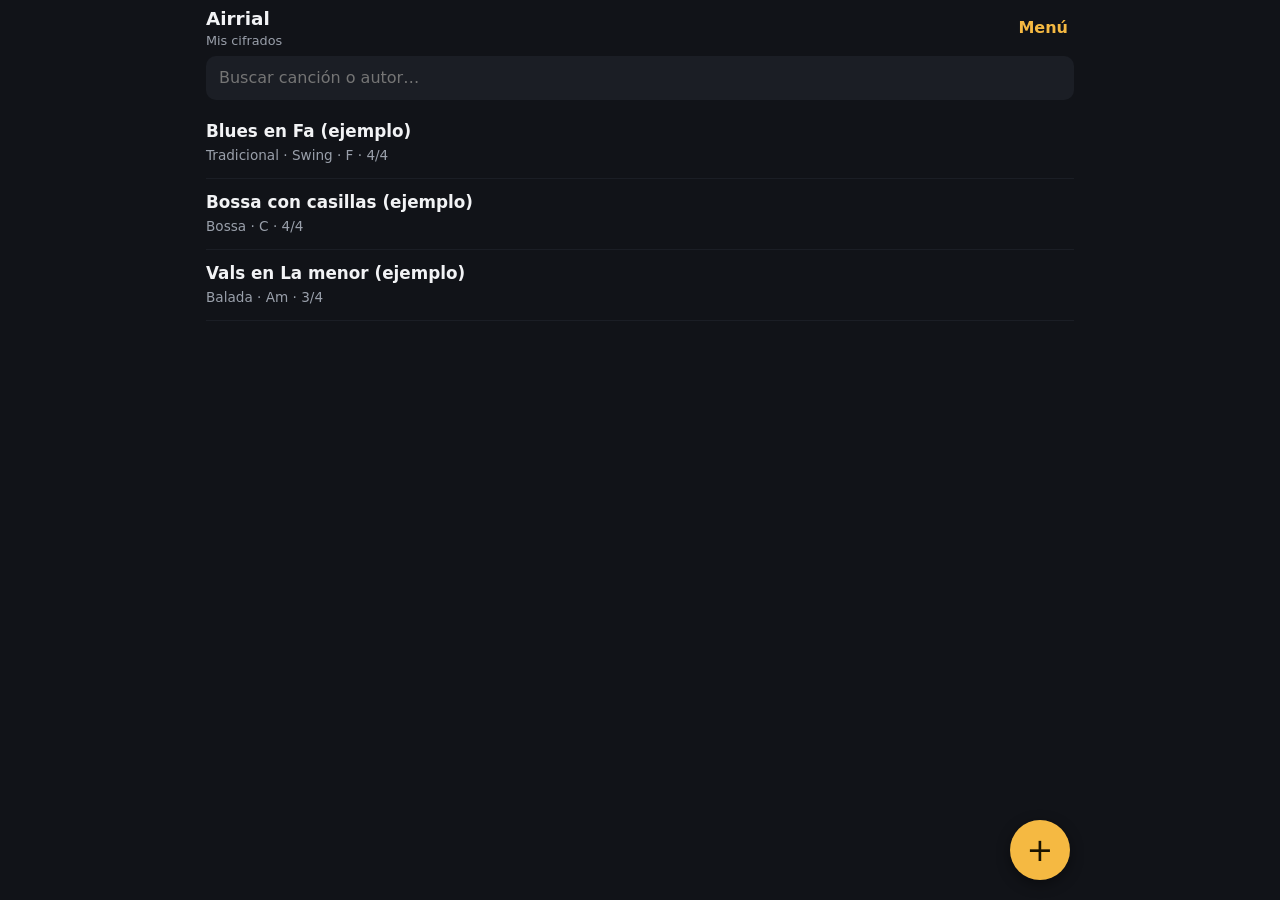
==== index.html @ 12a183a3 "Primera versión de Airrial Cifrados de canciones con banda de acompañamiento, como app web instalabl" ====
<!doctype html>
<html lang="es" data-theme="dark">
<head>
<meta charset="utf-8">
<meta name="viewport" content="width=device-width,initial-scale=1,viewport-fit=cover">
<meta name="theme-color" content="#111318">
<meta name="mobile-web-app-capable" content="yes">
<meta name="apple-mobile-web-app-capable" content="yes">
<title>Airrial</title>
<link rel="manifest" href="manifest.webmanifest">
<link rel="icon" href="icon.svg" type="image/svg+xml">
<link rel="apple-touch-icon" href="icon-192.png">
<link rel="stylesheet" href="style.css">
</head>
<body>
<div id="app"></div>
<script src="music.js"></script>
<script src="audio.js"></script>
<script src="app.js"></script>
</body>
</html>
---- style.css ----
:root {
  --bg: #111318; --surface: #1b1e25; --text: #f2f3f5; --muted: #9aa0ab;
  --line: #6b717d; --accent: #f5b942; --on-accent: #1a1300; --hl: rgba(245, 185, 66, .22); --danger: #ff7b6b;
  color-scheme: dark;
}
:root[data-theme="light"] {
  --bg: #fbfaf6; --surface: #efede6; --text: #15171a; --muted: #5d636e;
  --line: #3a3e46; --accent: #b86e00; --on-accent: #fff; --hl: rgba(184, 110, 0, .2); --danger: #b3261e;
  color-scheme: light;
}
* { box-sizing: border-box; }
html, body { margin: 0; height: 100%; }
body {
  background: var(--bg); color: var(--text);
  font: 16px/1.4 system-ui, -apple-system, "Segoe UI", Roboto, sans-serif;
  -webkit-tap-highlight-color: transparent;
}
#app { display: flex; flex-direction: column; height: 100dvh; max-width: 900px; margin: 0 auto; }
button, input, select, textarea { font: inherit; color: inherit; }
button { cursor: pointer; }
main { flex: 1; overflow-y: auto; padding: 0 16px 16px; }

/* barra superior */
.top {
  display: flex; align-items: center; gap: 8px; min-height: 56px;
  padding: calc(6px + env(safe-area-inset-top)) 12px 6px 16px;
}
.ttl { flex: 1; min-width: 0; }
.ttl h1 { margin: 0; font-size: 1.15rem; white-space: nowrap; overflow: hidden; text-overflow: ellipsis; }
.ttl p { margin: 0; font-size: .8rem; color: var(--muted); min-height: 1em; }
.tx, .ic {
  background: none; border: 0; min-height: 44px; padding: 0 10px; border-radius: 8px; color: var(--accent); font-weight: 600;
}
.ic { font-size: 2rem; line-height: 1; margin-left: -12px; }
.tx.pri { background: var(--accent); color: var(--on-accent); padding: 0 16px; }

/* biblioteca */
.search { padding: 0 16px 8px; }
.search input, .fields input, .fields select, .ctl select, textarea {
  width: 100%; background: var(--surface); border: 1px solid transparent; border-radius: 10px; padding: 10px 12px;
}
.search input:focus, .fields input:focus, .fields select:focus, textarea:focus, .ctl select:focus {
  outline: none; border-color: var(--accent);
}
.list { padding-bottom: 96px; }
.item { display: block; padding: 12px 0; border-bottom: 1px solid var(--surface); color: inherit; text-decoration: none; }
.item b { display: block; font-size: 1.05rem; }
.item span { font-size: .85rem; color: var(--muted); }
.empty { color: var(--muted); text-align: center; padding: 32px 0; }
.fab {
  position: fixed; right: max(20px, calc(50% - 430px)); bottom: calc(20px + env(safe-area-inset-bottom));
  width: 60px; height: 60px; border-radius: 50%; border: 0; background: var(--accent); color: var(--on-accent);
  font-size: 2rem; line-height: 1; box-shadow: 0 4px 14px rgba(0, 0, 0, .4);
}
dialog { border: 0; padding: 0; background: var(--surface); color: var(--text); border-radius: 16px; width: min(92vw, 380px); }
dialog::backdrop { background: rgba(0, 0, 0, .55); }
.sheet { display: flex; flex-direction: column; gap: 6px; padding: 14px; }
.sheet button { background: var(--bg); border: 0; border-radius: 10px; min-height: 48px; padding: 0 14px; text-align: left; }
.sheet label { display: flex; align-items: center; justify-content: space-between; gap: 12px; padding: 6px 4px; }
.sheet input[type=range] { flex: 0 0 62%; accent-color: var(--accent); }
.sheet .chk { justify-content: flex-start; }
.sheet .chk input { width: 20px; height: 20px; accent-color: var(--accent); }

/* cifrado */
.chart { padding-top: 4px; }
.row { display: grid; grid-template-columns: repeat(4, minmax(0, 1fr)); margin-top: 8px; }
.bar { min-width: 0; }
.lab { height: 1.35rem; display: flex; align-items: flex-end; gap: 6px; font-size: .78rem; white-space: nowrap; padding-left: 3px; }
.sec { background: var(--accent); color: var(--on-accent); font-weight: 700; padding: 0 6px; border-radius: 4px; line-height: 1.25; }
.end { align-self: stretch; display: flex; align-items: flex-end; flex: 1; border-left: 1.5px solid var(--line); border-top: 1.5px solid var(--line); padding-left: 4px; margin-left: -3px; font-weight: 600; }
.txt { color: var(--muted); font-style: italic; }
.cell {
  position: relative; display: flex; align-items: center; height: 3.5rem; padding: 0 5px;
  border-left: 1.5px solid var(--line); container-type: inline-size;
}
.bar:last-child .cell, .bar:nth-child(4n) .cell { border-right: 1.5px solid var(--line); }
.bar.rs .cell { border-left: 5px double var(--line); padding-left: 11px; }
.bar.re .cell { border-right: 5px double var(--line); padding-right: 11px; }
.bar.rs .cell::before, .bar.re .cell::after { content: ":"; position: absolute; top: 50%; translate: 0 -55%; font-weight: 700; }
.bar.rs .cell::before { left: 2px; }
.bar.re .cell::after { right: 2px; }
.bar.on .cell { background: var(--hl); }
.ts { display: flex; flex-direction: column; font-size: .8rem; line-height: 1; margin-right: 4px; color: var(--muted); }
.tm { position: absolute; right: 12px; top: 1px; font-size: .7rem; color: var(--muted); }
.chs { flex: 1; min-width: 0; display: grid; align-items: center; }
.ch { white-space: nowrap; font-size: clamp(.85rem, 30cqw, 1.9rem); line-height: 1; }
.n2 .ch { font-size: clamp(.85rem, 20cqw, 1.5rem); }
.n3 .ch { font-size: clamp(.7rem, 11cqw, 1.1rem); }
.ch b { font-weight: 700; }
.ch i { font-style: normal; font-size: .66em; vertical-align: .3em; margin-left: .05em; }
.ch u { text-decoration: none; font-size: .7em; }
.ch .rp { color: var(--muted); font-size: 1.2em; }
.ch .nc { font-size: .6em; color: var(--muted); }

/* controles de la canción */
.ctl {
  background: var(--surface); padding: 10px 12px calc(10px + env(safe-area-inset-bottom));
  display: flex; flex-direction: column; gap: 8px; border-radius: 16px 16px 0 0;
}
.ctl .r { display: flex; align-items: flex-end; gap: 10px; }
.play {
  flex: none; width: 56px; height: 56px; border-radius: 50%; border: 0; background: var(--accent); color: var(--on-accent);
  display: grid; place-items: center;
}
.play.on { background: var(--text); color: var(--bg); }
.grp { flex: 1; min-width: 0; }
.grp > span { display: block; font-size: .7rem; color: var(--muted); text-align: center; }
.st { display: flex; background: var(--bg); border-radius: 10px; overflow: hidden; }
.st button, .st input { background: none; border: 0; min-height: 44px; text-align: center; }
.st button { flex: 0 0 36px; font-size: 1.3rem; }
.st .val, .st input { flex: 1; min-width: 0; width: 0; font-size: 1rem; font-weight: 600; font-variant-numeric: tabular-nums; }
.st input { appearance: textfield; -moz-appearance: textfield; }
.st input::-webkit-inner-spin-button { display: none; }
.ctl select { background: var(--bg); min-height: 44px; flex: 1; min-width: 0; }

/* editor */
.meta summary, .help summary { min-height: 40px; display: flex; align-items: center; color: var(--accent); cursor: pointer; }
.meta .fields { margin-top: 6px; }
.seg { display: flex; background: var(--surface); border-radius: 10px; padding: 3px; margin: 6px 0 4px; }
.seg button { flex: 1; min-height: 38px; border: 0; background: none; border-radius: 8px; color: var(--muted); }
.seg button.on { background: var(--bg); color: var(--text); font-weight: 600; }
.ed .cell { cursor: pointer; }
.ed .chs { align-self: stretch; gap: 3px; padding: 5px 0; align-items: stretch; }
.ed .ch { display: flex; align-items: center; min-width: 0; padding: 0 3px; border-radius: 6px; }
.ed .ch:empty { outline: 1px dashed var(--line); outline-offset: -1px; }
.ed .ch.cur { background: var(--hl); outline: 2px solid var(--accent); outline-offset: -1px; }
.pad {
  background: var(--surface); padding: 6px 10px calc(8px + env(safe-area-inset-bottom));
  display: flex; flex-direction: column; gap: 6px; border-radius: 16px 16px 0 0;
}
.pad[hidden] { display: none; }
.pad button { min-height: 44px; min-width: 44px; border: 0; border-radius: 8px; background: var(--bg); padding: 0 8px; }
.pad button.on { background: var(--accent); color: var(--on-accent); font-weight: 700; }
.ptabs { display: flex; gap: 6px; }
.ptabs .sp { flex: 1; }
.ptabs [data-a=tab] { background: none; color: var(--muted); font-weight: 600; border-radius: 0; padding: 0 12px; }
.ptabs [data-a=tab].on { background: none; color: var(--accent); box-shadow: inset 0 -2px var(--accent); }
.ptabs [data-a=prev], .ptabs [data-a=next] { font-size: 1.5rem; line-height: 1; }
.kb { display: grid; gap: 6px; }
.k7 { grid-template-columns: repeat(7, 1fr); }
.k7 button { font-size: 1.25rem; font-weight: 700; min-width: 0; padding: 0; }
.k5 { grid-template-columns: 1fr 1fr 1.5fr 1.9fr 1.5fr; }
.k5 button { min-width: 0; padding: 0 2px; white-space: nowrap; }
.k5 [data-a=acc] { font-size: 1.35rem; }
.quals { grid-template-columns: repeat(5, 1fr); max-height: 9.6rem; overflow-y: auto; }
.quals button { min-width: 0; padding: 0 2px; font-size: .9rem; }
.other { max-height: 15.5rem; overflow-y: auto; }
.other h3 { font-size: .7rem; text-transform: uppercase; letter-spacing: .06em; color: var(--muted); margin: 8px 0 4px; font-weight: 600; }
.other h3:first-child { margin-top: 0; }
.chips { display: flex; flex-wrap: wrap; gap: 6px; }
.chips button { padding: 0 12px; }
.hint { margin: 0; min-height: 44px; display: flex; align-items: center; gap: 10px; color: var(--muted); font-size: .88rem; }
.fields { display: grid; grid-template-columns: 1fr 1fr; gap: 10px; margin-bottom: 12px; }
.fields label { font-size: .78rem; color: var(--muted); display: flex; flex-direction: column; gap: 3px; }
.fields .w { grid-column: 1 / -1; }
.fields input, .fields select { color: var(--text); font-size: 1rem; }
.keys { position: sticky; top: 0; z-index: 1; background: var(--bg); display: flex; gap: 6px; overflow-x: auto; padding: 6px 0; }
.keys button {
  flex: none; min-width: 44px; min-height: 44px; padding: 0 10px; border: 0; border-radius: 8px;
  background: var(--surface); font-family: ui-monospace, Consolas, monospace;
}
textarea { display: block; font: 1rem/1.6 ui-monospace, Consolas, monospace; resize: vertical; min-height: 9rem; }
.help { margin: 10px 0; font-size: .9rem; color: var(--muted); }
.help ul { margin: 4px 0; padding-left: 18px; }
.help li { margin-bottom: 6px; }
.help code { background: var(--surface); color: var(--text); padding: 1px 5px; border-radius: 4px; white-space: nowrap; }
.edit h2 { font-size: .8rem; text-transform: uppercase; letter-spacing: .06em; color: var(--muted); margin: 18px 0 0; }
.danger { margin-top: 28px; width: 100%; min-height: 48px; background: none; border: 1px solid var(--danger); color: var(--danger); border-radius: 10px; }

@media (min-width: 700px) {
  .cell { height: 4.4rem; }
  .ctl .r { max-width: 640px; margin: 0 auto; width: 100%; }
}
@media print {
  :root, :root[data-theme] { --bg: #fff; --surface: #fff; --text: #000; --muted: #444; --line: #000; --accent: #000; --on-accent: #fff; --hl: transparent; }
  #app { height: auto; max-width: none; }
  main { overflow: visible; }
  .ctl, .top button, .fab { display: none; }
  .row { break-inside: avoid; }
}
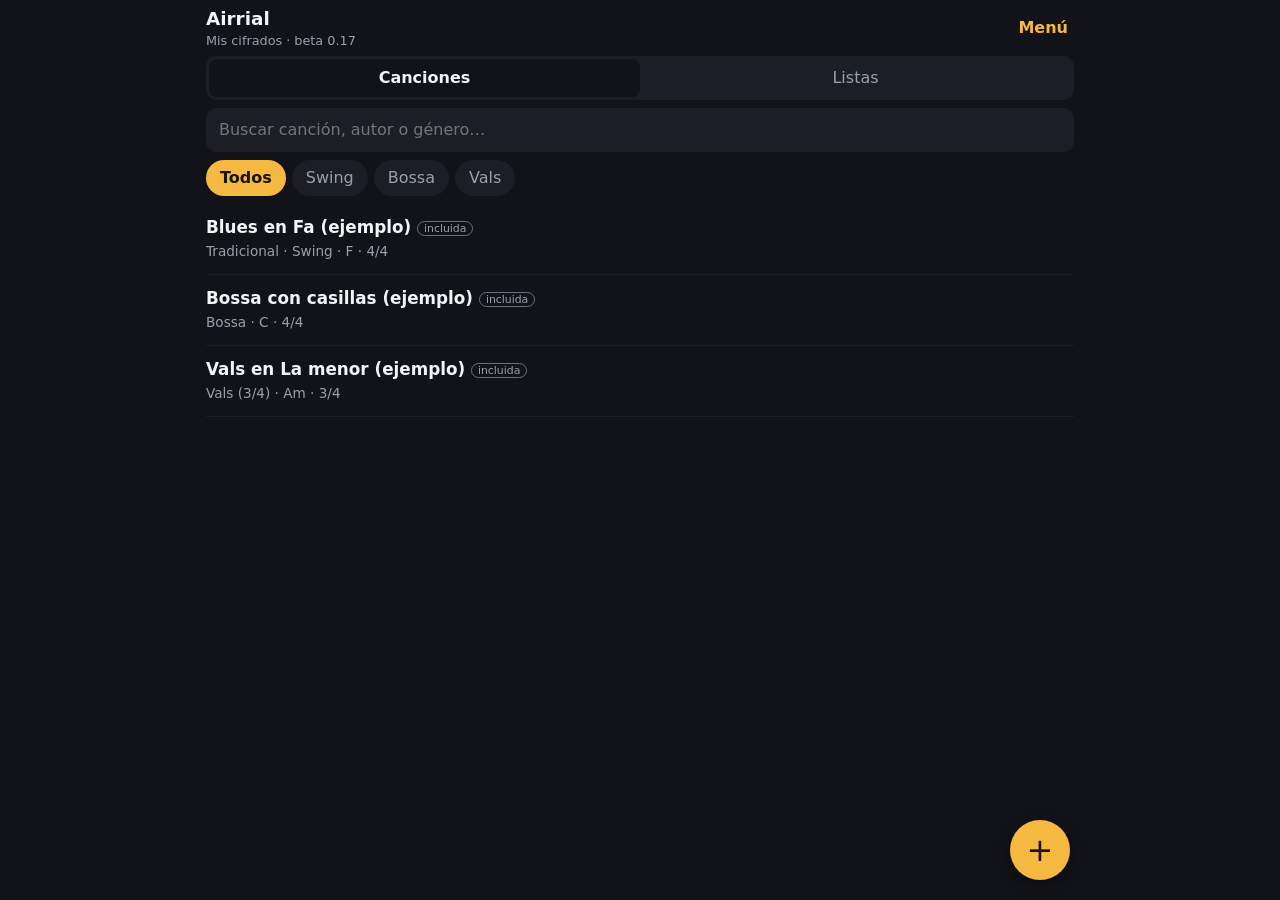
==== commit 9716e382: "Exportar a PDF e imagen desde Compartir Una canción se exporta como PDF (hojas A4) o como imagen, y " ====
--- a/index.html
+++ b/index.html
@@ -16,6 +16,7 @@
 <div id="app"></div>
 <script src="music.js"></script>
 <script src="audio.js"></script>
+<script src="export.js"></script>
 <script src="app.js"></script>
 </body>
 </html>
--- a/style.css
+++ b/style.css
@@ -9,16 +9,17 @@
   color-scheme: light;
 }
 * { box-sizing: border-box; }
-html, body { margin: 0; height: 100%; }
+html, body { margin: 0; height: 100%; overflow: hidden; }
 body {
   background: var(--bg); color: var(--text);
   font: 16px/1.4 system-ui, -apple-system, "Segoe UI", Roboto, sans-serif;
   -webkit-tap-highlight-color: transparent;
 }
-#app { display: flex; flex-direction: column; height: 100dvh; max-width: 900px; margin: 0 auto; }
+/* La app ocupa la pantalla fija: encabezado y panel quietos, y solo se desplaza el contenido del medio. */
+#app { position: fixed; inset: 0; display: flex; flex-direction: column; max-width: 900px; margin: 0 auto; }
 button, input, select, textarea { font: inherit; color: inherit; }
 button { cursor: pointer; }
-main { flex: 1; overflow-y: auto; padding: 0 16px 16px; }
+main { flex: 1; min-height: 0; overflow-y: auto; overscroll-behavior: contain; padding: 0 16px 16px; }
 
 /* barra superior */
 .top {
@@ -32,6 +33,12 @@
   background: none; border: 0; min-height: 44px; padding: 0 10px; border-radius: 8px; color: var(--accent); font-weight: 600;
 }
 .ic { font-size: 2rem; line-height: 1; margin-left: -12px; }
+.ic2 { background: none; border: 0; min-width: 44px; min-height: 44px; border-radius: 8px; color: var(--accent); display: grid; place-items: center; }
+.toast {
+  position: fixed; left: 50%; top: calc(64px + env(safe-area-inset-top)); translate: -50% 0; z-index: 10; max-width: 88vw;
+  background: var(--text); color: var(--bg); padding: 10px 16px; border-radius: 10px; font-size: .9rem; text-align: center;
+  box-shadow: 0 4px 14px rgba(0, 0, 0, .4);
+}
 .tx.pri { background: var(--accent); color: var(--on-accent); padding: 0 16px; }
 
 /* biblioteca */
@@ -42,10 +49,16 @@
 .search input:focus, .fields input:focus, .fields select:focus, textarea:focus, .ctl select:focus {
   outline: none; border-color: var(--accent);
 }
+.filt { display: flex; gap: 6px; overflow-x: auto; padding: 0 16px 8px; scrollbar-width: none; }
+.filt[hidden] { display: none; }
+.filt::-webkit-scrollbar { display: none; }
+.filt button { flex: none; min-height: 36px; padding: 0 14px; border: 0; border-radius: 18px; background: var(--surface); color: var(--muted); white-space: nowrap; }
+.filt button.on { background: var(--accent); color: var(--on-accent); font-weight: 600; }
 .list { padding-bottom: 96px; }
 .item { display: block; padding: 12px 0; border-bottom: 1px solid var(--surface); color: inherit; text-decoration: none; }
 .item b { display: block; font-size: 1.05rem; }
 .item span { font-size: .85rem; color: var(--muted); }
+.inc { font-style: normal; font-weight: 500; font-size: .68rem; color: var(--muted); border: 1px solid var(--line); border-radius: 8px; padding: 0 6px; vertical-align: middle; white-space: nowrap; }
 .empty { color: var(--muted); text-align: center; padding: 32px 0; }
 .fab {
   position: fixed; right: max(20px, calc(50% - 430px)); bottom: calc(20px + env(safe-area-inset-bottom));
@@ -56,10 +69,41 @@
 dialog::backdrop { background: rgba(0, 0, 0, .55); }
 .sheet { display: flex; flex-direction: column; gap: 6px; padding: 14px; }
 .sheet button { background: var(--bg); border: 0; border-radius: 10px; min-height: 48px; padding: 0 14px; text-align: left; }
+.sheet button b { display: block; }
+.sheet button small { color: var(--muted); }
+.sheet button:has(small) { padding-top: 8px; padding-bottom: 8px; }
 .sheet label { display: flex; align-items: center; justify-content: space-between; gap: 12px; padding: 6px 4px; }
 .sheet input[type=range] { flex: 0 0 62%; accent-color: var(--accent); }
 .sheet .chk { justify-content: flex-start; }
 .sheet .chk input { width: 20px; height: 20px; accent-color: var(--accent); }
+
+/* listas de temas */
+.seg.tabs { margin: 0 16px 8px; }
+.lrow { display: flex; align-items: center; gap: 4px; border-bottom: 1px solid var(--surface); }
+.lrow .item { flex: 1; min-width: 0; border: 0; }
+.lrow.drag {
+  position: relative; z-index: 2; background: var(--surface); border-color: transparent; border-radius: 10px;
+  box-shadow: 0 10px 28px rgba(0, 0, 0, .5), 0 0 0 1.5px var(--accent); cursor: grabbing;
+}
+.lrow.drag .hdl { color: var(--accent); }
+.lrow .hdl { background: none; color: var(--muted); touch-action: none; cursor: grab; display: grid; place-items: center; }
+#rows { position: relative; user-select: none; -webkit-user-select: none; }
+.lrow button { flex: none; width: 40px; height: 44px; border: 0; border-radius: 8px; background: var(--surface); font-size: 1.1rem; }
+.lrow button:disabled { opacity: .3; }
+.picklist { max-height: 55dvh; overflow-y: auto; }
+.sheet .pick { justify-content: flex-start; min-height: 44px; }
+.sheet .pick[hidden] { display: none; }
+.pick span { min-width: 0; }
+.pick b { display: block; font-weight: 500; }
+.pick small { color: var(--muted); }
+#pq { width: 100%; background: var(--bg); border: 1px solid transparent; border-radius: 10px; padding: 10px 12px; }
+#pq:focus { outline: none; border-color: var(--accent); }
+.pick input { flex: none; width: 20px; height: 20px; accent-color: var(--accent); }
+.sheet button.pri { background: var(--accent); color: var(--on-accent); font-weight: 600; text-align: center; }
+.setnav { display: flex; align-items: center; gap: 8px; padding: 0 8px 2px; font-size: .8rem; color: var(--muted); }
+.setnav span { flex: 1; min-width: 0; text-align: center; overflow: hidden; text-overflow: ellipsis; white-space: nowrap; }
+.setnav button { background: none; border: 0; min-height: 40px; padding: 0 8px; color: var(--accent); font-weight: 600; }
+.setnav button:disabled { opacity: .3; }
 
 /* cifrado */
 .chart { padding-top: 4px; }
@@ -80,6 +124,15 @@
 .bar.rs .cell::before { left: 2px; }
 .bar.re .cell::after { right: 2px; }
 .bar.on .cell { background: var(--hl); }
+.bar.from .cell { box-shadow: inset 0 -4px var(--accent); }
+.bar.rng .cell { background: var(--hl); box-shadow: inset 0 -4px var(--accent); }
+.bar.rng.on .cell { background: var(--accent); color: var(--on-accent); }
+.bar.rng0 .cell { outline: 2px dashed var(--accent); outline-offset: -2px; }
+#chart { touch-action: pan-y; user-select: none; -webkit-user-select: none; -webkit-touch-callout: none; }
+#chart .cell { cursor: pointer; }
+.shared { padding: 4px 0 8px; }
+.shared b { display: block; font-size: 1.2rem; }
+.shared span { font-size: .85rem; color: var(--muted); }
 .ts { display: flex; flex-direction: column; font-size: .8rem; line-height: 1; margin-right: 4px; color: var(--muted); }
 .tm { position: absolute; right: 12px; top: 1px; font-size: .7rem; color: var(--muted); }
 .chs { flex: 1; min-width: 0; display: grid; align-items: center; }
@@ -92,10 +145,28 @@
 .ch .rp { color: var(--muted); font-size: 1.2em; }
 .ch .nc { font-size: .6em; color: var(--muted); }
 
-/* controles de la canción */
+/* controles de la canción: panel deslizable */
+.grab {
+  width: 100%; min-height: 34px; padding: 8px 0 6px; background: none; border: 0; color: var(--muted); font-size: .72rem;
+  display: flex; flex-direction: column; align-items: center; justify-content: center; gap: 4px; touch-action: none; cursor: grab;
+}
+.grab i { width: 44px; height: 4px; border-radius: 2px; background: var(--line); }
+.ctl.open .grab span { display: none; }
+.more { display: grid; grid-template-rows: 0fr; transition: grid-template-rows .25s ease; }
+.ctl.open .more { grid-template-rows: 1fr; }
+.more .in { min-height: 0; overflow: hidden; visibility: hidden; transition: visibility 0s .25s; }
+.ctl.open .more .in { visibility: visible; transition-delay: 0s; max-height: 55dvh; overflow-y: auto; }
+.more .r { margin-top: 12px; }
+.fld { flex: 1; min-width: 0; display: flex; flex-direction: column; gap: 2px; font-size: .7rem; color: var(--muted); }
+.fld select { flex: none; width: 100%; color: var(--text); font-size: 1rem; }
+.mixer { margin-top: 8px; }
+.mixer label { display: flex; align-items: center; justify-content: space-between; gap: 12px; min-height: 42px; font-size: .9rem; }
+.mixer input[type=range] { flex: 0 0 66%; accent-color: var(--accent); }
+.mixer .chk { justify-content: flex-start; }
+.mixer .chk input { width: 20px; height: 20px; accent-color: var(--accent); }
 .ctl {
-  background: var(--surface); padding: 10px 12px calc(10px + env(safe-area-inset-bottom));
-  display: flex; flex-direction: column; gap: 8px; border-radius: 16px 16px 0 0;
+  background: var(--surface); padding: 0 12px calc(10px + env(safe-area-inset-bottom));
+  display: flex; flex-direction: column; border-radius: 16px 16px 0 0; box-shadow: 0 -4px 16px rgba(0, 0, 0, .25);
 }
 .ctl .r { display: flex; align-items: flex-end; gap: 10px; }
 .play {
@@ -131,9 +202,11 @@
 .pad[hidden] { display: none; }
 .pad button { min-height: 44px; min-width: 44px; border: 0; border-radius: 8px; background: var(--bg); padding: 0 8px; }
 .pad button.on { background: var(--accent); color: var(--on-accent); font-weight: 700; }
-.ptabs { display: flex; gap: 6px; }
+.ptabs { display: flex; gap: 4px; }
+.ptabs button:not([data-a=tab]) { min-width: 40px; padding: 0; display: grid; place-items: center; }
+.pad button:disabled { opacity: .35; }
 .ptabs .sp { flex: 1; }
-.ptabs [data-a=tab] { background: none; color: var(--muted); font-weight: 600; border-radius: 0; padding: 0 12px; }
+.ptabs [data-a=tab] { background: none; color: var(--muted); font-weight: 600; border-radius: 0; padding: 0 8px; }
 .ptabs [data-a=tab].on { background: none; color: var(--accent); box-shadow: inset 0 -2px var(--accent); }
 .ptabs [data-a=prev], .ptabs [data-a=next] { font-size: 1.5rem; line-height: 1; }
 .kb { display: grid; gap: 6px; }
@@ -153,6 +226,13 @@
 .fields { display: grid; grid-template-columns: 1fr 1fr; gap: 10px; margin-bottom: 12px; }
 .fields label { font-size: .78rem; color: var(--muted); display: flex; flex-direction: column; gap: 3px; }
 .fields .w { grid-column: 1 / -1; }
+.keypick { display: flex; flex-direction: column; gap: 6px; font-size: .78rem; color: var(--muted); }
+.keypick button { min-height: 44px; min-width: 0; padding: 0 4px; border: 0; border-radius: 8px; background: var(--surface); color: var(--text); font-size: 1rem; }
+.keypick .k7 button { font-size: 1.15rem; font-weight: 700; }
+.keypick button.on { background: var(--accent); color: var(--on-accent); font-weight: 700; }
+.keypick button:disabled { opacity: .35; }
+.kmods { grid-template-columns: 1fr 1fr 1.6fr 1.6fr 1.8fr; }
+.kmods [data-a=kacc] { font-size: 1.3rem; }
 .fields input, .fields select { color: var(--text); font-size: 1rem; }
 .keys { position: sticky; top: 0; z-index: 1; background: var(--bg); display: flex; gap: 6px; overflow-x: auto; padding: 6px 0; }
 .keys button {
@@ -165,16 +245,18 @@
 .help li { margin-bottom: 6px; }
 .help code { background: var(--surface); color: var(--text); padding: 1px 5px; border-radius: 4px; white-space: nowrap; }
 .edit h2 { font-size: .8rem; text-transform: uppercase; letter-spacing: .06em; color: var(--muted); margin: 18px 0 0; }
-.danger { margin-top: 28px; width: 100%; min-height: 48px; background: none; border: 1px solid var(--danger); color: var(--danger); border-radius: 10px; }
+.ghost { margin-top: 28px; width: 100%; min-height: 48px; background: none; border: 1px solid var(--line); border-radius: 10px; }
+.danger { margin-top: 10px; width: 100%; min-height: 48px; background: none; border: 1px solid var(--danger); color: var(--danger); border-radius: 10px; }
 
 @media (min-width: 700px) {
   .cell { height: 4.4rem; }
-  .ctl .r { max-width: 640px; margin: 0 auto; width: 100%; }
+  .ctl .r, .mixer { max-width: 640px; margin-left: auto; margin-right: auto; width: 100%; }
 }
 @media print {
   :root, :root[data-theme] { --bg: #fff; --surface: #fff; --text: #000; --muted: #444; --line: #000; --accent: #000; --on-accent: #fff; --hl: transparent; }
-  #app { height: auto; max-width: none; }
+  html, body { overflow: visible; height: auto; }
+  #app { position: static; max-width: none; }
   main { overflow: visible; }
-  .ctl, .top button, .fab { display: none; }
+  .ctl, .top button, .fab, .setnav { display: none; }
   .row { break-inside: avoid; }
 }
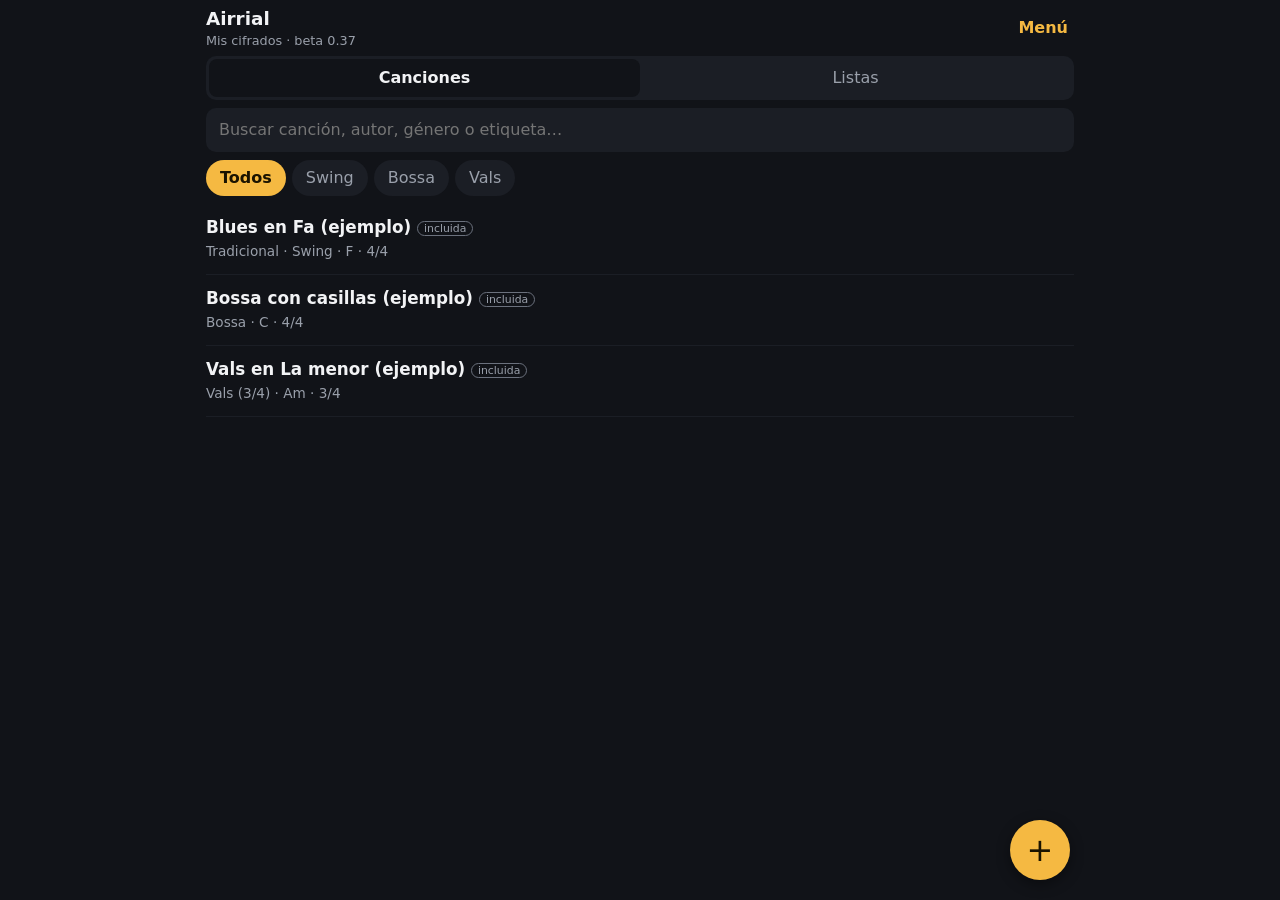
==== commit 87e9f5c4: "Bases de percusión escritas en MIDI: candombe herramientas/bases.js lee "Base <ritmo>.mid" y "Notas " ====
--- a/index.html
+++ b/index.html
@@ -15,6 +15,7 @@
 <body>
 <div id="app"></div>
 <script src="music.js"></script>
+<script src="bases.js"></script>
 <script src="audio.js"></script>
 <script src="export.js"></script>
 <script src="app.js"></script>
--- a/style.css
+++ b/style.css
@@ -19,7 +19,7 @@
 #app { position: fixed; inset: 0; display: flex; flex-direction: column; max-width: 900px; margin: 0 auto; }
 button, input, select, textarea { font: inherit; color: inherit; }
 button { cursor: pointer; }
-main { flex: 1; min-height: 0; overflow-y: auto; overscroll-behavior: contain; padding: 0 16px 16px; }
+main { flex: 1; min-height: 0; overflow-x: hidden; overflow-y: auto; overscroll-behavior: contain; padding: 0 16px 16px; }
 
 /* barra superior */
 .top {
@@ -34,6 +34,19 @@
 }
 .ic { font-size: 2rem; line-height: 1; margin-left: -12px; }
 .ic2 { background: none; border: 0; min-width: 44px; min-height: 44px; border-radius: 8px; color: var(--accent); display: grid; place-items: center; }
+.busy { position: fixed; inset: 0; z-index: 20; display: grid; place-items: center; background: rgba(0, 0, 0, .55); }
+.busy div { display: flex; align-items: center; gap: 12px; background: var(--surface); color: var(--text); padding: 16px 20px; border-radius: 14px; box-shadow: 0 6px 24px rgba(0, 0, 0, .5); }
+.busy i { width: 20px; height: 20px; border-radius: 50%; border: 3px solid var(--line); border-top-color: var(--accent); animation: spin .8s linear infinite; }
+@keyframes spin { to { rotate: 360deg; } }
+@media (prefers-reduced-motion: reduce) { .busy i { animation: none; } }
+.inst { display: flex; align-items: center; gap: 8px; margin: 0 16px 8px; padding: 8px 8px 8px 12px; background: var(--surface); border-radius: 12px; font-size: .88rem; }
+.inst span { flex: 1; min-width: 0; }
+.inst.col { flex-direction: column; align-items: stretch; padding: 10px 12px; border: 1px solid var(--accent); }
+.inst.col > div { display: flex; gap: 8px; }
+.inst.col > div button:first-child, .inst.col > button { flex: 1; }
+.inst .alt { background: var(--bg); color: var(--text); font-weight: 500; }
+.inst button { flex: none; min-height: 40px; padding: 0 14px; border: 0; border-radius: 10px; background: var(--accent); color: var(--on-accent); font-weight: 600; }
+.inst .x { background: none; color: var(--muted); font-size: 1.3rem; padding: 0 8px; font-weight: 400; }
 .toast {
   position: fixed; left: 50%; top: calc(64px + env(safe-area-inset-top)); translate: -50% 0; z-index: 10; max-width: 88vw;
   background: var(--text); color: var(--bg); padding: 10px 16px; border-radius: 10px; font-size: .9rem; text-align: center;
@@ -58,7 +71,20 @@
 .item { display: block; padding: 12px 0; border-bottom: 1px solid var(--surface); color: inherit; text-decoration: none; }
 .item b { display: block; font-size: 1.05rem; }
 .item span { font-size: .85rem; color: var(--muted); }
+.item .tags { display: flex; flex-wrap: wrap; gap: 4px; margin-top: 4px; }
+.tags i { font-style: normal; font-size: .72rem; line-height: 1.5; padding: 0 8px; border-radius: 10px; background: var(--surface); color: var(--muted); }
 .inc { font-style: normal; font-weight: 500; font-size: .68rem; color: var(--muted); border: 1px solid var(--line); border-radius: 8px; padding: 0 6px; vertical-align: middle; white-space: nowrap; }
+.seg[hidden] { display: none; }
+.selbar { display: flex; align-items: center; gap: 4px; margin: 0 16px 8px; padding: 2px 6px; background: var(--surface); border-radius: 12px; }
+.selbar[hidden] { display: none; }
+.selbar span { flex: 1; min-width: 0; text-align: center; font-size: .9rem; }
+.selbar .del { color: var(--danger); }
+.selbar button:disabled { opacity: .35; }
+.item.pick { position: relative; padding-left: 38px; cursor: pointer; }
+.item.pick::before { content: ""; position: absolute; left: 4px; top: 50%; translate: 0 -50%; width: 22px; height: 22px; border: 2px solid var(--line); border-radius: 6px; }
+.item.pick.on::before { background: var(--accent); border-color: var(--accent); }
+.item.pick.on::after { content: ""; position: absolute; left: 12px; top: 50%; translate: 0 -65%; width: 6px; height: 11px; border: solid var(--on-accent); border-width: 0 2.5px 2.5px 0; rotate: 45deg; }
+.list { user-select: none; -webkit-user-select: none; -webkit-touch-callout: none; }
 .empty { color: var(--muted); text-align: center; padding: 32px 0; }
 .fab {
   position: fixed; right: max(20px, calc(50% - 430px)); bottom: calc(20px + env(safe-area-inset-bottom));
@@ -113,11 +139,16 @@
 .sec { background: var(--accent); color: var(--on-accent); font-weight: 700; padding: 0 6px; border-radius: 4px; line-height: 1.25; }
 .end { align-self: stretch; display: flex; align-items: flex-end; flex: 1; border-left: 1.5px solid var(--line); border-top: 1.5px solid var(--line); padding-left: 4px; margin-left: -3px; font-weight: 600; }
 .txt { color: var(--muted); font-style: italic; }
+.txt.mark, .txt.jump { color: var(--text); font-style: normal; font-weight: 600; }
+.txt.jump { margin-left: auto; padding-right: 5px; }
+.mk { width: 1.3rem; height: 1.3rem; vertical-align: -0.3rem; fill: none; stroke: currentColor; stroke-width: 2; stroke-linecap: round; }
+.mk .dot { fill: currentColor; stroke: none; }
+.txt.jump .mk { width: 1.1rem; height: 1.1rem; vertical-align: -0.25rem; }
 .cell {
   position: relative; display: flex; align-items: center; height: 3.5rem; padding: 0 5px;
   border-left: 1.5px solid var(--line); container-type: inline-size;
 }
-.bar:last-child .cell, .bar:nth-child(4n) .cell { border-right: 1.5px solid var(--line); }
+.bar:last-child .cell { border-right: 1.5px solid var(--line); }
 .bar.rs .cell { border-left: 5px double var(--line); padding-left: 11px; }
 .bar.re .cell { border-right: 5px double var(--line); padding-right: 11px; }
 .bar.rs .cell::before, .bar.re .cell::after { content: ":"; position: absolute; top: 50%; translate: 0 -55%; font-weight: 700; }
@@ -136,7 +167,11 @@
 .ts { display: flex; flex-direction: column; font-size: .8rem; line-height: 1; margin-right: 4px; color: var(--muted); }
 .tm { position: absolute; right: 12px; top: 1px; font-size: .7rem; color: var(--muted); }
 .chs { flex: 1; min-width: 0; display: grid; align-items: center; }
-.ch { white-space: nowrap; font-size: clamp(.85rem, 30cqw, 1.9rem); line-height: 1; }
+.cn { position: relative; display: inline-block; }
+.cut.r { left: auto; right: 0; }
+.cut { position: absolute; left: 0; top: 100%; margin-top: 1px; font: 600 .62rem/1 system-ui, sans-serif; letter-spacing: .04em; color: var(--muted); white-space: nowrap; }
+.pad .strip button.cut { text-decoration: underline; text-decoration-style: double; text-underline-offset: 3px; }
+.ch { position: relative; min-width: 0; white-space: nowrap; font-size: clamp(.85rem, 30cqw, 1.9rem); line-height: 1; }
 .n2 .ch { font-size: clamp(.85rem, 20cqw, 1.5rem); }
 .n3 .ch { font-size: clamp(.7rem, 11cqw, 1.1rem); }
 .ch b { font-weight: 700; }
@@ -159,8 +194,18 @@
 .more .r { margin-top: 12px; }
 .fld { flex: 1; min-width: 0; display: flex; flex-direction: column; gap: 2px; font-size: .7rem; color: var(--muted); }
 .fld select { flex: none; width: 100%; color: var(--text); font-size: 1rem; }
+/* tamaño de la hoja al ver una canción (el editor y el PDF no cambian) */
+#chart[data-size=chico] .cell { height: 2.9rem; }
+#chart[data-size=grande] .cell { height: 4.9rem; }
+.fld.narrow { flex: 0 0 34%; }
+.live { margin: 8px 0 0; text-align: center; font-size: .85rem; color: var(--accent); font-variant-numeric: tabular-nums; }
+.live[hidden] { display: none; }
 .mixer { margin-top: 8px; }
-.mixer label { display: flex; align-items: center; justify-content: space-between; gap: 12px; min-height: 42px; font-size: .9rem; }
+.mixer label, .mx { display: flex; align-items: center; justify-content: space-between; gap: 12px; min-height: 42px; font-size: .9rem; }
+.mx button { flex: 1; min-width: 0; min-height: 44px; padding: 0 10px; border: 0; border-radius: 8px; background: var(--bg); color: var(--text); text-align: left; }
+.mx.off button { color: var(--muted); text-decoration: line-through; }
+.mx.off button::after { content: " · silenciado"; display: inline-block; text-decoration: none; font-size: .78rem; }
+.mx.off input { opacity: .35; }
 .mixer input[type=range] { flex: 0 0 66%; accent-color: var(--accent); }
 .mixer .chk { justify-content: flex-start; }
 .mixer .chk input { width: 20px; height: 20px; accent-color: var(--accent); }
@@ -191,7 +236,7 @@
 .seg button { flex: 1; min-height: 38px; border: 0; background: none; border-radius: 8px; color: var(--muted); }
 .seg button.on { background: var(--bg); color: var(--text); font-weight: 600; }
 .ed .cell { cursor: pointer; }
-.ed .chs { align-self: stretch; gap: 3px; padding: 5px 0; align-items: stretch; }
+.ed .chs { align-self: stretch; gap: 0; padding: 5px 0; align-items: stretch; }
 .ed .ch { display: flex; align-items: center; min-width: 0; padding: 0 3px; border-radius: 6px; }
 .ed .ch:empty { outline: 1px dashed var(--line); outline-offset: -1px; }
 .ed .ch.cur { background: var(--hl); outline: 2px solid var(--accent); outline-offset: -1px; }
@@ -209,10 +254,16 @@
 .ptabs [data-a=tab] { background: none; color: var(--muted); font-weight: 600; border-radius: 0; padding: 0 8px; }
 .ptabs [data-a=tab].on { background: none; color: var(--accent); box-shadow: inset 0 -2px var(--accent); }
 .ptabs [data-a=prev], .ptabs [data-a=next] { font-size: 1.5rem; line-height: 1; }
+.pad .strip { display: flex; gap: 3px; }
+.pad .strip button { min-width: 0; min-height: 40px; padding: 0; overflow: hidden; white-space: nowrap; font-size: .82rem; border: 1px dashed var(--line); }
+.pad .strip button.on { border-style: solid; border-color: var(--accent); }
 .kb { display: grid; gap: 6px; }
 .k7 { grid-template-columns: repeat(7, 1fr); }
 .k7 button { font-size: 1.25rem; font-weight: 700; min-width: 0; padding: 0; }
-.k5 { grid-template-columns: 1fr 1fr 1.5fr 1.9fr 1.5fr; }
+.k5 { grid-template-columns: 1fr 1fr 1.6fr 1fr; }
+.k3 { grid-template-columns: 1fr 1.2fr 1fr 1fr; }
+.k3 button { min-width: 0; padding: 0 2px; }
+.k5 [data-a=rep] { font-size: 1.2rem; }
 .k5 button { min-width: 0; padding: 0 2px; white-space: nowrap; }
 .k5 [data-a=acc] { font-size: 1.35rem; }
 .quals { grid-template-columns: repeat(5, 1fr); max-height: 9.6rem; overflow-y: auto; }
@@ -231,6 +282,8 @@
 .keypick .k7 button { font-size: 1.15rem; font-weight: 700; }
 .keypick button.on { background: var(--accent); color: var(--on-accent); font-weight: 700; }
 .keypick button:disabled { opacity: .35; }
+.kcols { grid-template-columns: repeat(5, 1fr); }
+.keypick .khint { text-align: left; padding: 0 12px; background: none; border: 1px dashed var(--line); color: var(--accent); font-size: .92rem; }
 .kmods { grid-template-columns: 1fr 1fr 1.6fr 1.6fr 1.8fr; }
 .kmods [data-a=kacc] { font-size: 1.3rem; }
 .fields input, .fields select { color: var(--text); font-size: 1rem; }
@@ -250,6 +303,8 @@
 
 @media (min-width: 700px) {
   .cell { height: 4.4rem; }
+  #chart[data-size=chico] .cell { height: 3.6rem; }
+  #chart[data-size=grande] .cell { height: 5.8rem; }
   .ctl .r, .mixer { max-width: 640px; margin-left: auto; margin-right: auto; width: 100%; }
 }
 @media print {
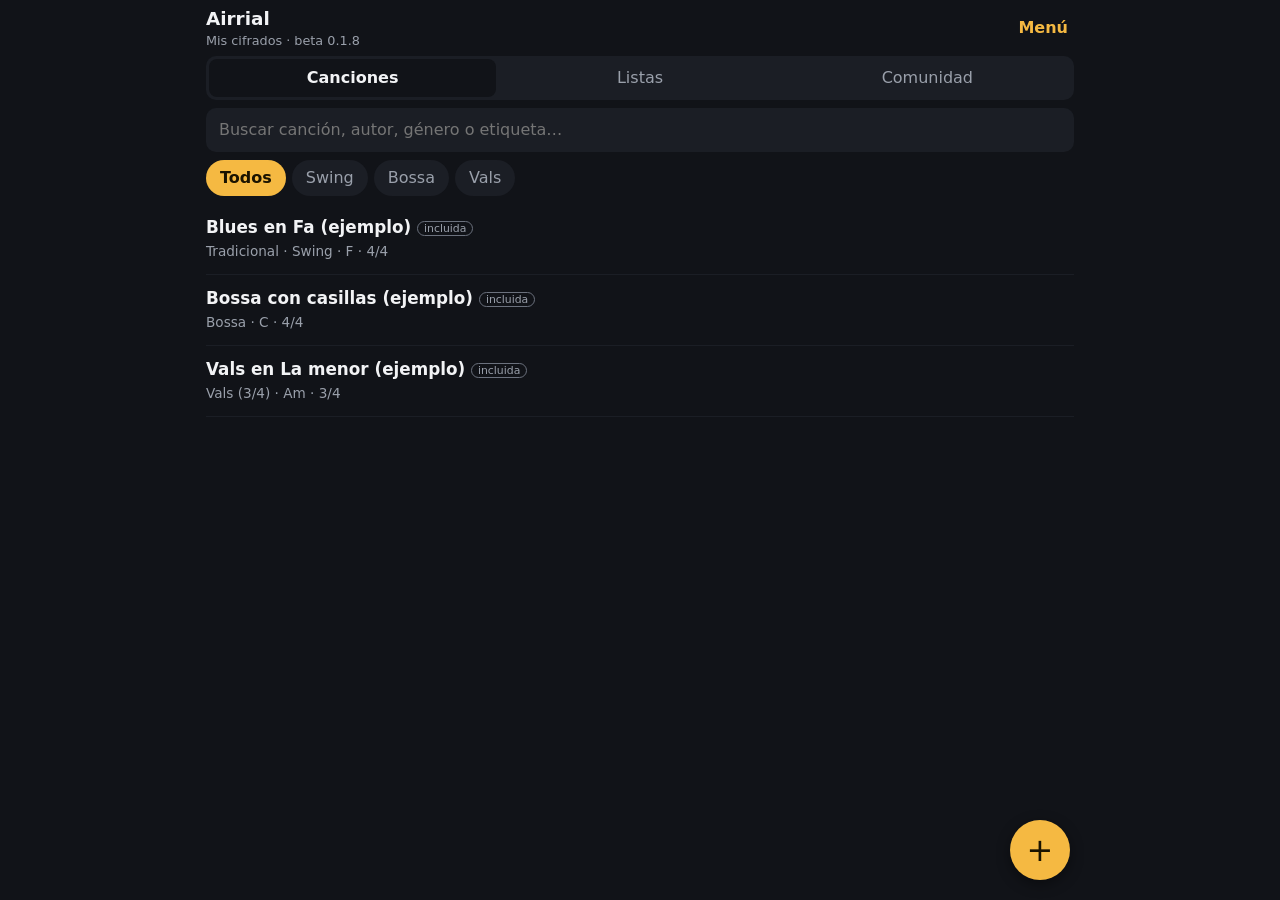
==== commit f819a63f: "Comunidad, etapa 2: buscar, recorrer y guardar canciones (sin publicar) Co-Authored-By: Claude Opus " ====
--- a/index.html
+++ b/index.html
@@ -18,6 +18,7 @@
 <script src="bases.js"></script>
 <script src="audio.js"></script>
 <script src="export.js"></script>
+<script src="comunidad.js"></script>
 <script src="app.js"></script>
 </body>
 </html>
--- a/style.css
+++ b/style.css
@@ -52,6 +52,11 @@
   background: var(--text); color: var(--bg); padding: 10px 16px; border-radius: 10px; font-size: .9rem; text-align: center;
   box-shadow: 0 4px 14px rgba(0, 0, 0, .4);
 }
+.full {
+  position: fixed; left: 50%; top: calc(64px + env(safe-area-inset-top)); translate: -50% 0; z-index: 30; width: min(92vw, 520px);
+  background: #b3261e; color: #fff; border: 0; padding: 12px 16px; border-radius: 10px; font-size: .9rem; font-weight: 600; text-align: center;
+  box-shadow: 0 4px 14px rgba(0, 0, 0, .4);
+}
 .tx.pri { background: var(--accent); color: var(--on-accent); padding: 0 16px; }
 
 /* biblioteca */
@@ -71,6 +76,8 @@
 .item { display: block; padding: 12px 0; border-bottom: 1px solid var(--surface); color: inherit; text-decoration: none; }
 .item b { display: block; font-size: 1.05rem; }
 .item span { font-size: .85rem; color: var(--muted); }
+.item span.who { display: block; }
+.cmore { display: block; width: 100%; min-height: 44px; margin: 12px 0; border: 0; border-radius: 10px; background: var(--surface); color: var(--accent); font-weight: 600; }
 .item .tags { display: flex; flex-wrap: wrap; gap: 4px; margin-top: 4px; }
 .tags i { font-style: normal; font-size: .72rem; line-height: 1.5; padding: 0 8px; border-radius: 10px; background: var(--surface); color: var(--muted); }
 .inc { font-style: normal; font-weight: 500; font-size: .68rem; color: var(--muted); border: 1px solid var(--line); border-radius: 8px; padding: 0 6px; vertical-align: middle; white-space: nowrap; }
@@ -137,6 +144,7 @@
 .bar { min-width: 0; }
 .lab { height: 1.35rem; display: flex; align-items: flex-end; gap: 6px; font-size: .78rem; white-space: nowrap; padding-left: 3px; }
 .sec { background: var(--accent); color: var(--on-accent); font-weight: 700; padding: 0 6px; border-radius: 4px; line-height: 1.25; }
+.sec.up::after { content: " ↑"; }
 .end { align-self: stretch; display: flex; align-items: flex-end; flex: 1; border-left: 1.5px solid var(--line); border-top: 1.5px solid var(--line); padding-left: 4px; margin-left: -3px; font-weight: 600; }
 .txt { color: var(--muted); font-style: italic; }
 .txt.mark, .txt.jump { color: var(--text); font-style: normal; font-weight: 600; }
@@ -163,7 +171,7 @@
 #chart .cell { cursor: pointer; }
 .shared { padding: 4px 0 8px; }
 .shared b { display: block; font-size: 1.2rem; }
-.shared span { font-size: .85rem; color: var(--muted); }
+.shared span { display: block; font-size: .85rem; color: var(--muted); }
 .ts { display: flex; flex-direction: column; font-size: .8rem; line-height: 1; margin-right: 4px; color: var(--muted); }
 .tm { position: absolute; right: 12px; top: 1px; font-size: .7rem; color: var(--muted); }
 .chs { flex: 1; min-width: 0; display: grid; align-items: center; }
@@ -204,8 +212,13 @@
 .mixer label, .mx { display: flex; align-items: center; justify-content: space-between; gap: 12px; min-height: 42px; font-size: .9rem; }
 .mx button { flex: 1; min-width: 0; min-height: 44px; padding: 0 10px; border: 0; border-radius: 8px; background: var(--bg); color: var(--text); text-align: left; }
 .mx.off button { color: var(--muted); text-decoration: line-through; }
-.mx.off button::after { content: " · silenciado"; display: inline-block; text-decoration: none; font-size: .78rem; }
+.mx button.pick { flex: 0 0 40px; margin-left: -6px; padding: 0; color: var(--accent); text-align: center; text-decoration: none; }
 .mx.off input { opacity: .35; }
+.mx.sub { min-height: 38px; }
+.mx.sub button { min-height: 38px; padding-left: 22px; color: var(--muted); }
+.mxmore { display: flex; gap: 8px; margin: 2px 0 6px; }
+.mxmore:empty { display: none; }
+.mxmore button { min-height: 40px; padding: 0 12px; border: 0; border-radius: 8px; background: var(--bg); color: var(--accent); font-size: .85rem; }
 .mixer input[type=range] { flex: 0 0 66%; accent-color: var(--accent); }
 .mixer .chk { justify-content: flex-start; }
 .mixer .chk input { width: 20px; height: 20px; accent-color: var(--accent); }
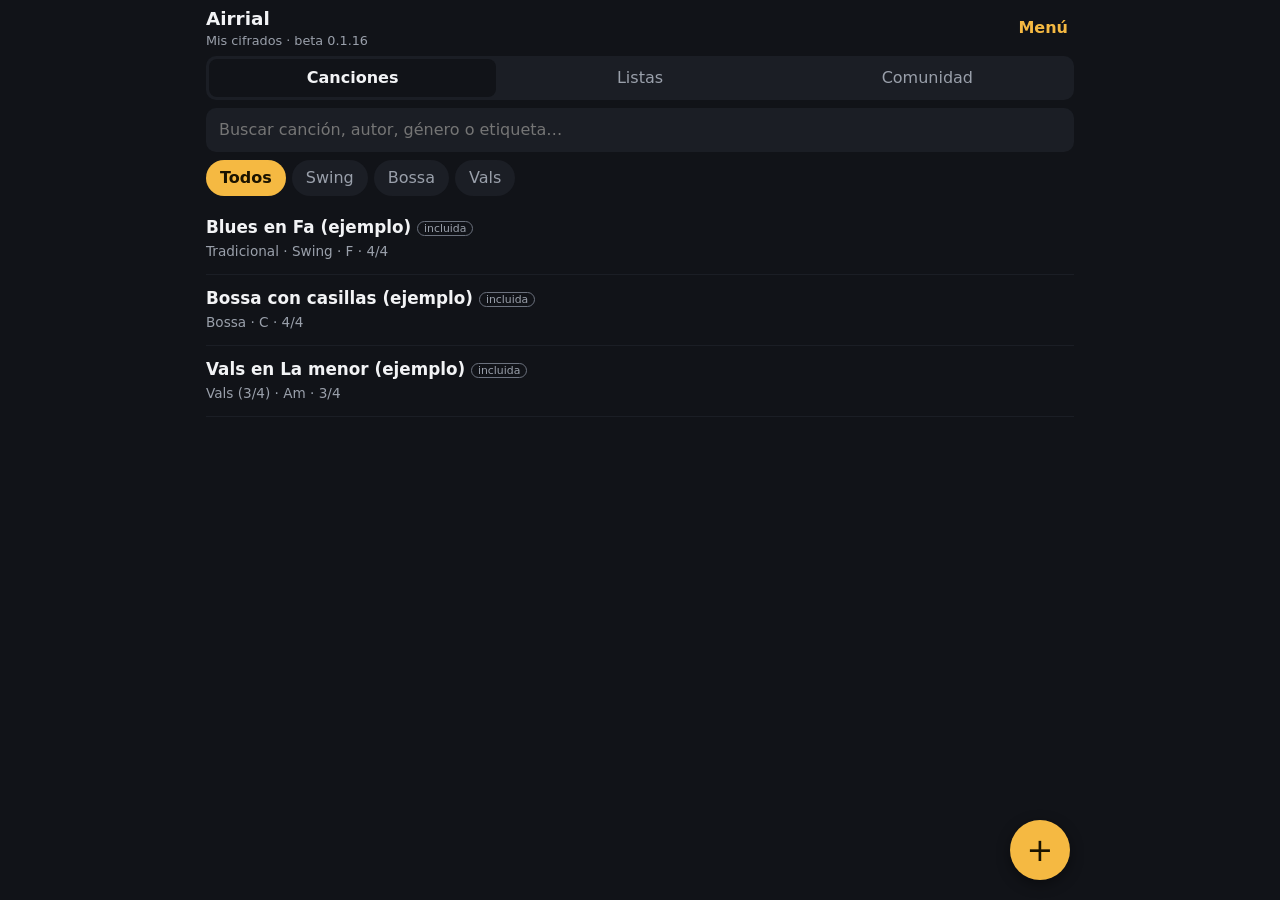
==== commit da91469c: "Sincronizar con la cuenta desde el Menú: automática, al guardar, al abrir y cada minuto Co-Authored-" ====
--- a/index.html
+++ b/index.html
@@ -19,6 +19,7 @@
 <script src="audio.js"></script>
 <script src="export.js"></script>
 <script src="comunidad.js"></script>
+<script src="sincro.js"></script>
 <script src="app.js"></script>
 </body>
 </html>
--- a/style.css
+++ b/style.css
@@ -33,6 +33,7 @@
   background: none; border: 0; min-height: 44px; padding: 0 10px; border-radius: 8px; color: var(--accent); font-weight: 600;
 }
 .ic { font-size: 2rem; line-height: 1; margin-left: -12px; }
+a.tx { display: flex; align-items: center; text-decoration: none; white-space: nowrap; }
 .ic2 { background: none; border: 0; min-width: 44px; min-height: 44px; border-radius: 8px; color: var(--accent); display: grid; place-items: center; }
 .busy { position: fixed; inset: 0; z-index: 20; display: grid; place-items: center; background: rgba(0, 0, 0, .55); }
 .busy div { display: flex; align-items: center; gap: 12px; background: var(--surface); color: var(--text); padding: 16px 20px; border-radius: 14px; box-shadow: 0 6px 24px rgba(0, 0, 0, .5); }
@@ -77,6 +78,28 @@
 .item b { display: block; font-size: 1.05rem; }
 .item span { font-size: .85rem; color: var(--muted); }
 .item span.who { display: block; }
+.item.mine { display: flex; align-items: center; gap: 8px; }
+.item.mine a { flex: 1; min-width: 0; color: inherit; text-decoration: none; }
+a.cmore { display: flex; align-items: center; justify-content: center; text-decoration: none; }
+.cmore.pri { background: var(--accent); color: var(--on-accent); }
+.cmore:disabled { opacity: .5; }
+.acct p { margin: 12px 0; }
+.acct input:not([type=checkbox]) { width: 100%; background: var(--surface); border: 1px solid transparent; border-radius: 10px; padding: 10px 12px; font-size: 1.05rem; }
+.acct input:not([type=checkbox]):focus { outline: none; border-color: var(--accent); }
+.acct .chk { display: flex; align-items: center; gap: 10px; min-height: 44px; }
+.acct .chk input { width: 20px; height: 20px; accent-color: var(--accent); }
+.err { color: var(--danger); font-size: .9rem; }
+.report { text-align: center; margin: 28px 0 12px; }
+.doc { line-height: 1.5; }
+.doc h2 { font-size: 1.05rem; margin: 22px 0 6px; }
+.doc p { margin: 8px 0; }
+.doc ul { margin: 6px 0; padding-left: 20px; }
+.doc li { margin-bottom: 6px; }
+.doc code { background: var(--surface); padding: 1px 5px; border-radius: 4px; }
+.report a { color: var(--muted); font-size: .85rem; }
+.acct textarea { width: 100%; background: var(--surface); color: var(--text); border: 1px solid transparent; border-radius: 10px; padding: 10px 12px; font: inherit; }
+h2.sub { margin: 16px 0 0; font-size: .85rem; font-weight: 600; color: var(--muted); text-transform: uppercase; letter-spacing: .04em; }
+.err:empty { display: none; }
 .cmore { display: block; width: 100%; min-height: 44px; margin: 12px 0; border: 0; border-radius: 10px; background: var(--surface); color: var(--accent); font-weight: 600; }
 .item .tags { display: flex; flex-wrap: wrap; gap: 4px; margin-top: 4px; }
 .tags i { font-style: normal; font-size: .72rem; line-height: 1.5; padding: 0 8px; border-radius: 10px; background: var(--surface); color: var(--muted); }
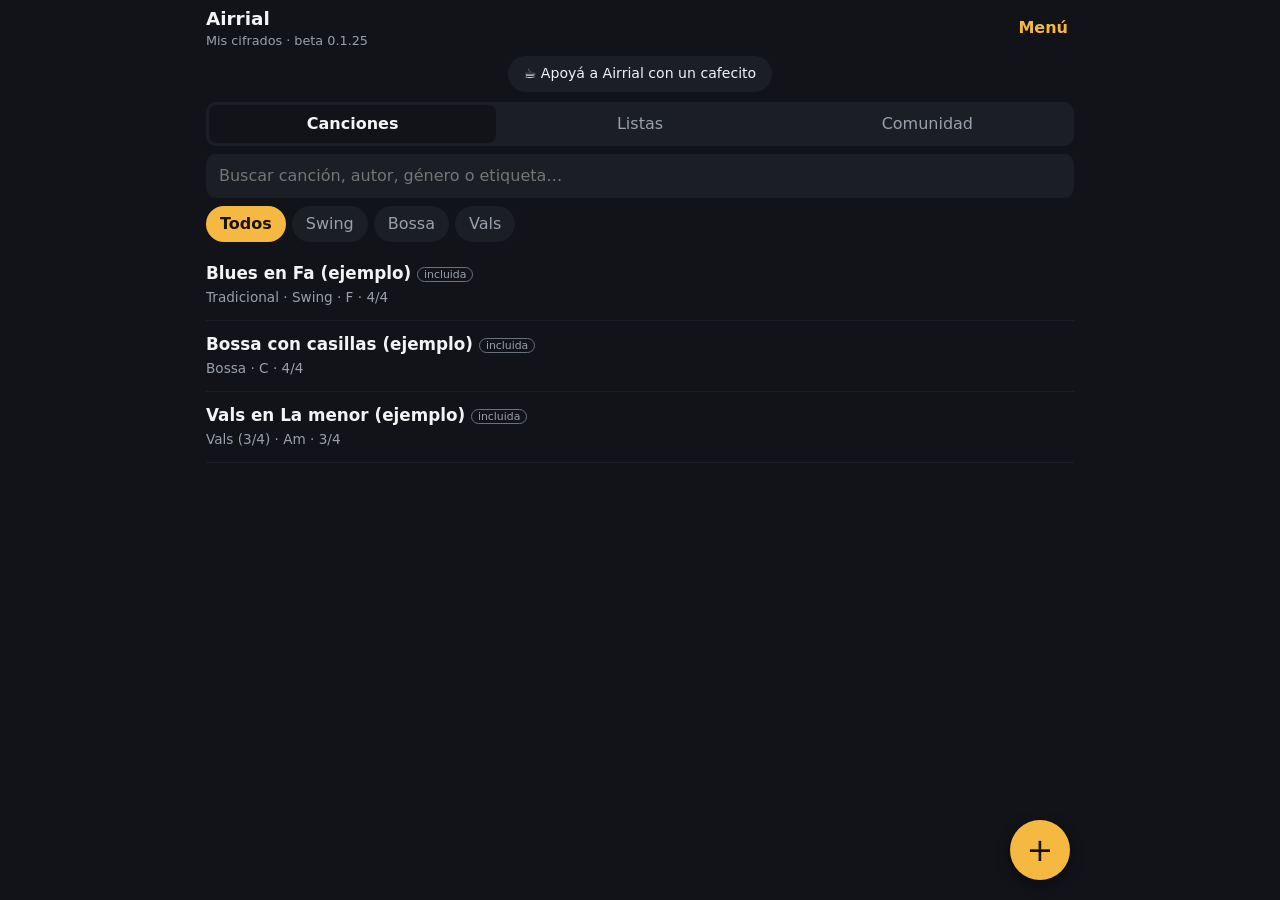
==== commit 87829a5a: "Swing, Bossa y Balada tocan el teclado con las posiciones escritas en MIDI (las tríadas con sexta y " ====
--- a/index.html
+++ b/index.html
@@ -16,6 +16,7 @@
 <div id="app"></div>
 <script src="music.js"></script>
 <script src="bases.js"></script>
+<script src="posiciones.js"></script>
 <script src="audio.js"></script>
 <script src="export.js"></script>
 <script src="comunidad.js"></script>
--- a/style.css
+++ b/style.css
@@ -40,6 +40,8 @@
 .busy i { width: 20px; height: 20px; border-radius: 50%; border: 3px solid var(--line); border-top-color: var(--accent); animation: spin .8s linear infinite; }
 @keyframes spin { to { rotate: 360deg; } }
 @media (prefers-reduced-motion: reduce) { .busy i { animation: none; } }
+.cafe { display: block; margin: 0 auto 10px; min-height: 36px; padding: 0 16px; border: 0; border-radius: 18px; background: var(--surface); color: var(--text); font-size: .88rem; }
+.cafe[hidden] { display: none; }
 .inst { display: flex; align-items: center; gap: 8px; margin: 0 16px 8px; padding: 8px 8px 8px 12px; background: var(--surface); border-radius: 12px; font-size: .88rem; }
 .inst span { flex: 1; min-width: 0; }
 .inst.col { flex-direction: column; align-items: stretch; padding: 10px 12px; border: 1px solid var(--accent); }
@@ -156,6 +158,11 @@
 #pq:focus { outline: none; border-color: var(--accent); }
 .pick input { flex: none; width: 20px; height: 20px; accent-color: var(--accent); }
 .sheet button.pri { background: var(--accent); color: var(--on-accent); font-weight: 600; text-align: center; }
+/* importar desde una foto o un PDF */
+.sheet .steps { margin: 0 0 6px; padding-left: 1.4em; font-size: .92rem; }
+.sheet .steps li { margin: .2em 0; }
+.sheet textarea { background: var(--bg); min-height: 7rem; font-size: .85rem; }
+.sheet textarea[hidden] { display: none; }
 .setnav { display: flex; align-items: center; gap: 8px; padding: 0 8px 2px; font-size: .8rem; color: var(--muted); }
 .setnav span { flex: 1; min-width: 0; text-align: center; overflow: hidden; text-overflow: ellipsis; white-space: nowrap; }
 .setnav button { background: none; border: 0; min-height: 40px; padding: 0 8px; color: var(--accent); font-weight: 600; }
